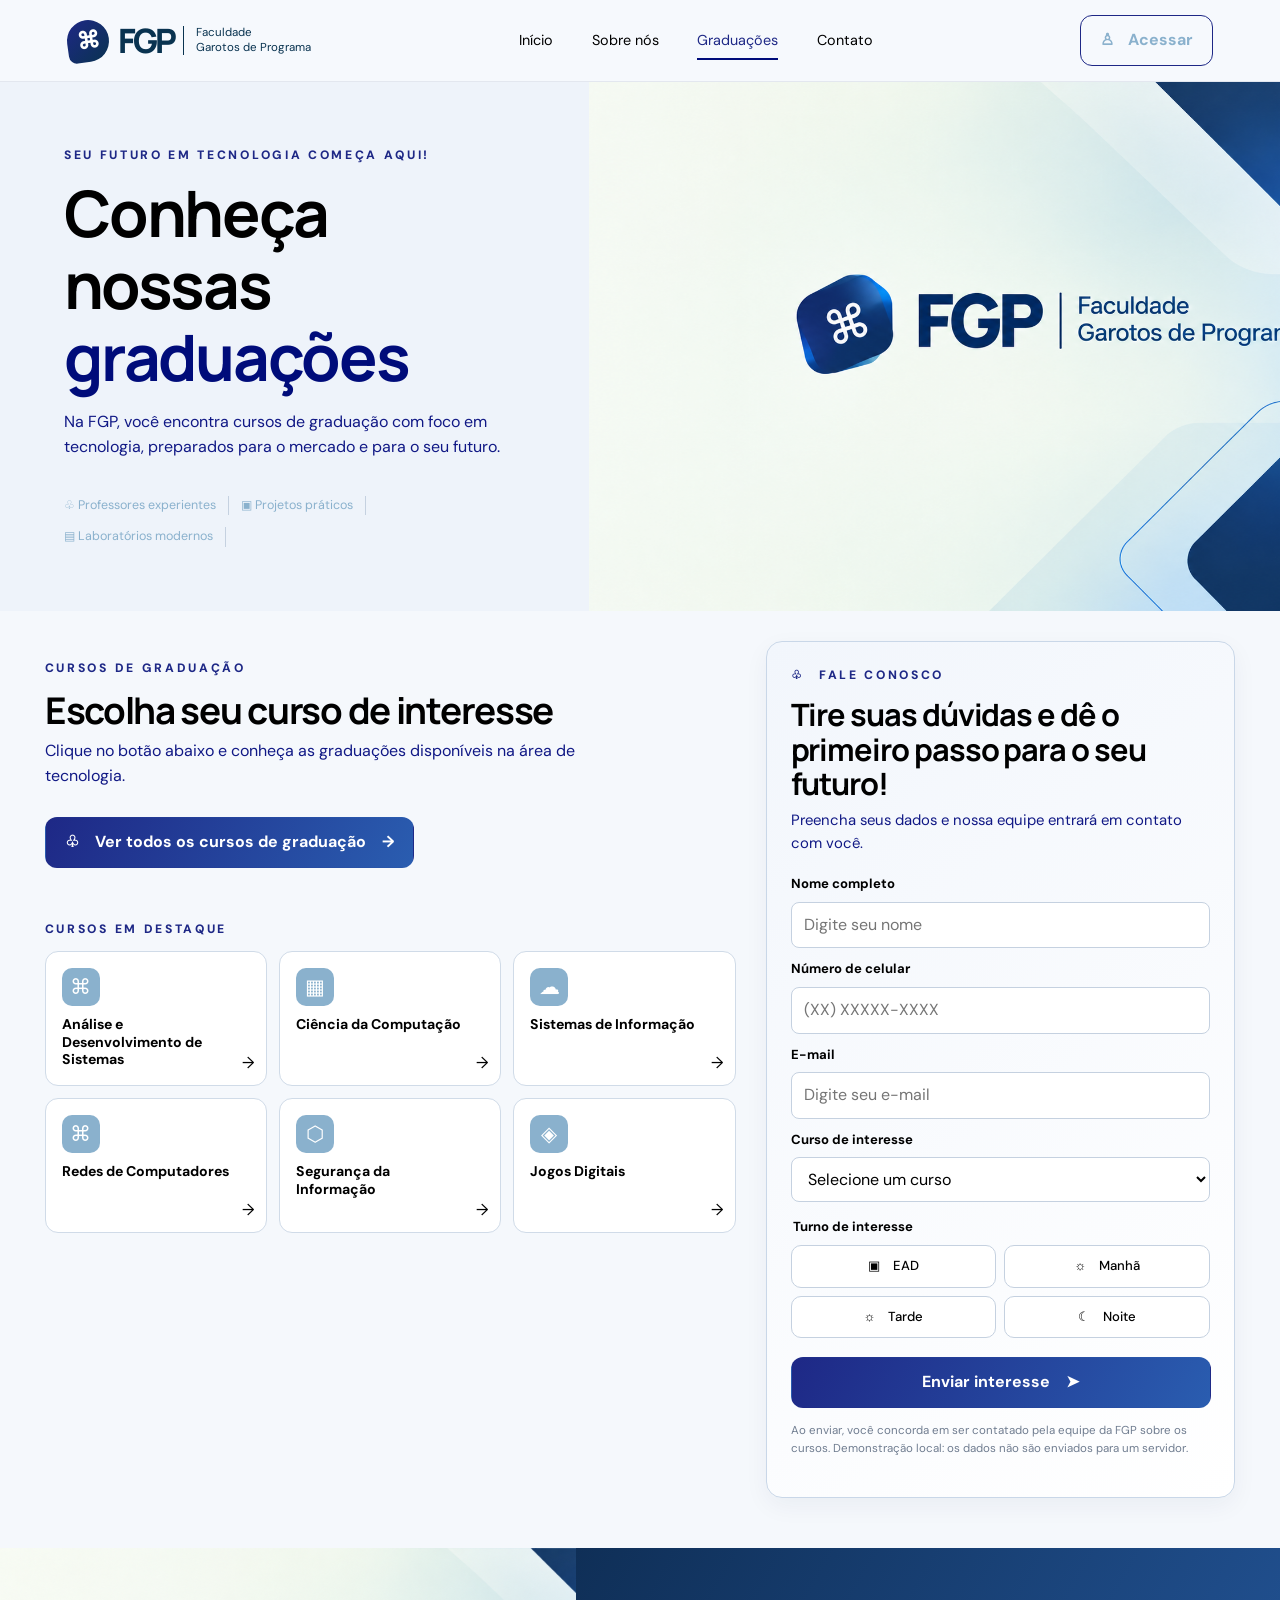
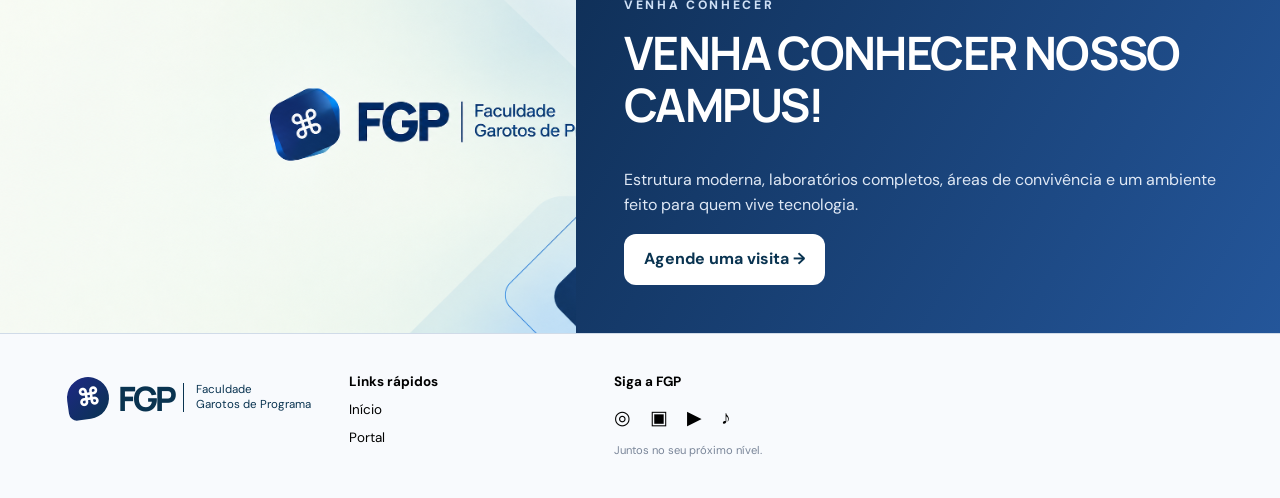
==== frontend/graduacoes.html @ a55eb17c "Aula 2: Flask servindo o site" ====
<!DOCTYPE html>
<html lang="pt-BR">
<head>
  <meta charset="UTF-8">
  <meta name="viewport" content="width=device-width, initial-scale=1.0">
  <title>Conheça nossas graduações | FGP</title>
  <link rel="stylesheet" href="css/style.css">
  <script src="js/app.js" defer></script>
</head>
<body>
  <header class="site-header">
    <a class="brand" href="index.html"><span class="brand-mark">⌘</span><span class="brand-name">FGP</span><span class="brand-subtitle">Faculdade<br>Garotos de Programa</span></a>
    <button class="menu-toggle" aria-label="Abrir menu" aria-expanded="false">☰</button>
    <nav class="main-nav"><a href="index.html">Início</a><a href="index.html#sobre">Sobre nós</a><a class="active" href="graduacoes.html">Graduações</a><a href="#fale-conosco">Contato</a></nav>
    <a class="button button-outline header-login" href="login.html">♙ <span>Acessar</span></a>
  </header>

  <main>
    <section class="degree-hero">
      <div class="degree-hero-copy">
        <p class="eyebrow">SEU FUTURO EM TECNOLOGIA COMEÇA AQUI!</p>
        <h1>Conheça nossas <span>graduações</span></h1>
        <p>Na FGP, você encontra cursos de graduação com foco em tecnologia, preparados para o mercado e para o seu futuro.</p>
        <div class="mini-benefits"><span>♧ Professores experientes</span><span>▣ Projetos práticos</span><span>▤ Laboratórios modernos</span></div>
      </div>
      <div class="degree-hero-image" role="img" aria-label="Alunos homens colaborando em projeto de tecnologia"></div>
    </section>

    <section class="degree-content container">
      <div class="degree-list-area">
        <p class="eyebrow">CURSOS DE GRADUAÇÃO</p>
        <h2>Escolha seu curso de interesse</h2>
        <p>Clique no botão abaixo e conheça as graduações disponíveis na área de tecnologia.</p>
        <button class="button button-primary course-toggle" id="course-toggle" aria-expanded="false" aria-controls="course-list">♧　Ver todos os cursos de graduação　→</button>
        <div class="course-list" id="course-list" hidden>
          <article class="course-option"><span>⌘</span><div><h3>Análise e Desenvolvimento de Sistemas</h3><p>Desenvolvimento de software, aplicações e soluções digitais.</p></div><button class="text-button choose-course" data-course="Análise e Desenvolvimento de Sistemas">Tenho interesse →</button></article>
          <article class="course-option"><span>▦</span><div><h3>Ciência da Computação</h3><p>Algoritmos, programação, inteligência artificial e computação.</p></div><button class="text-button choose-course" data-course="Ciência da Computação">Tenho interesse →</button></article>
          <article class="course-option"><span>☁</span><div><h3>Sistemas de Informação</h3><p>Tecnologia, dados e processos para organizações.</p></div><button class="text-button choose-course" data-course="Sistemas de Informação">Tenho interesse →</button></article>
          <article class="course-option"><span>⌘</span><div><h3>Redes de Computadores</h3><p>Infraestrutura, conectividade e administração de redes.</p></div><button class="text-button choose-course" data-course="Redes de Computadores">Tenho interesse →</button></article>
          <article class="course-option"><span>⬡</span><div><h3>Segurança da Informação</h3><p>Proteção de sistemas, dados e ambientes digitais.</p></div><button class="text-button choose-course" data-course="Segurança da Informação">Tenho interesse →</button></article>
          <article class="course-option"><span>◈</span><div><h3>Jogos Digitais</h3><p>Criação de jogos, experiências interativas e protótipos.</p></div><button class="text-button choose-course" data-course="Jogos Digitais">Tenho interesse →</button></article>
          <article class="course-option"><span>▤</span><div><h3>Engenharia de Software</h3><p>Arquitetura, qualidade e gestão do ciclo de desenvolvimento.</p></div><button class="text-button choose-course" data-course="Engenharia de Software">Tenho interesse →</button></article>
          <article class="course-option"><span>◉</span><div><h3>Inteligência Artificial e Dados</h3><p>Dados, automação e aplicações inteligentes.</p></div><button class="text-button choose-course" data-course="Inteligência Artificial e Dados">Tenho interesse →</button></article>
        </div>

        <div class="highlight-courses">
          <p class="eyebrow">CURSOS EM DESTAQUE</p>
          <div class="small-course-grid">
            <button class="small-course choose-course" data-course="Análise e Desenvolvimento de Sistemas"><span>⌘</span><strong>Análise e Desenvolvimento de Sistemas</strong><i>→</i></button>
            <button class="small-course choose-course" data-course="Ciência da Computação"><span>▦</span><strong>Ciência da Computação</strong><i>→</i></button>
            <button class="small-course choose-course" data-course="Sistemas de Informação"><span>☁</span><strong>Sistemas de Informação</strong><i>→</i></button>
            <button class="small-course choose-course" data-course="Redes de Computadores"><span>⌘</span><strong>Redes de Computadores</strong><i>→</i></button>
            <button class="small-course choose-course" data-course="Segurança da Informação"><span>⬡</span><strong>Segurança da Informação</strong><i>→</i></button>
            <button class="small-course choose-course" data-course="Jogos Digitais"><span>◈</span><strong>Jogos Digitais</strong><i>→</i></button>
          </div>
        </div>
      </div>

      <aside class="contact-card" id="fale-conosco">
        <p class="eyebrow">♧　FALE CONOSCO</p>
        <h2>Tire suas dúvidas e dê o primeiro passo para o seu futuro!</h2>
        <p>Preencha seus dados e nossa equipe entrará em contato com você.</p>
        <form id="lead-form">
          <label for="lead-name">Nome completo</label><input id="lead-name" name="nome" autocomplete="name" placeholder="Digite seu nome" required>
          <label for="lead-phone">Número de celular</label><input id="lead-phone" name="celular" type="tel" inputmode="tel" autocomplete="tel" placeholder="(XX) XXXXX-XXXX" required>
          <label for="lead-email">E-mail</label><input id="lead-email" name="email" type="email" autocomplete="email" placeholder="Digite seu e-mail" required>
          <label for="lead-course">Curso de interesse</label><select id="lead-course" name="curso"><option value="">Selecione um curso</option><option>Análise e Desenvolvimento de Sistemas</option><option>Ciência da Computação</option><option>Sistemas de Informação</option><option>Redes de Computadores</option><option>Segurança da Informação</option><option>Jogos Digitais</option><option>Engenharia de Software</option><option>Inteligência Artificial e Dados</option><option>Ainda estou decidindo</option></select>
          <fieldset><legend>Turno de interesse</legend><div class="turn-options">
            <label><input type="radio" name="turno" value="EAD" required><span>▣　EAD</span></label>
            <label><input type="radio" name="turno" value="Manhã"><span>☼　Manhã</span></label>
            <label><input type="radio" name="turno" value="Tarde"><span>☼　Tarde</span></label>
            <label><input type="radio" name="turno" value="Noite"><span>☾　Noite</span></label>
          </div></fieldset>
          <button class="button button-primary button-full" type="submit">Enviar interesse　➤</button>
          <p class="form-note">Ao enviar, você concorda em ser contatado pela equipe da FGP sobre os cursos. Demonstração local: os dados não são enviados para um servidor.</p>
          <div class="form-message" id="lead-message" role="status" aria-live="polite"></div>
        </form>
      </aside>
    </section>

    <section class="campus-banner">
      <div class="campus-photo" role="img" aria-label="Prédio moderno de campus universitário"></div>
      <div class="campus-copy"><p class="eyebrow">VENHA CONHECER</p><h2>VENHA CONHECER NOSSO CAMPUS!</h2><p>Estrutura moderna, laboratórios completos, áreas de convivência e um ambiente feito para quem vive tecnologia.</p><a class="button button-light" href="#fale-conosco">Agende uma visita →</a></div>
    </section>
  </main>
  <footer class="site-footer">
    <a class="brand" href="index.html"><span class="brand-mark">⌘</span><span class="brand-name">FGP</span><span class="brand-subtitle">Faculdade<br>Garotos de Programa</span></a>
    <div class="footer-links"><strong>Links rápidos</strong><a href="index.html">Início</a><a href="login.html">Portal</a></div>
    <div class="footer-social"><strong>Siga a FGP</strong><span>◎　▣　▶　♪</span><small>Juntos no seu próximo nível.</small></div>
  </footer>
</body>
</html>
---- frontend/css/style.css ----
/* ==========================================================
   FGP — Folha de estilos principal
   Cores, componentes, responsividade e animações em português.
   ========================================================== */
@import url('https://fonts.googleapis.com/css2?family=DM+Sans:wght@400;500;600;700&family=Manrope:wght@400;500;600;700;800&display=swap');

:root {
  --green-950: #093350;
  --green-900: #397cab;
  --green-800: #8ab1cd;
  --green-700: #1e2886;
  --green-600: #000c7a;
  --green-200: #d6e4f3;
  --green-100: #e8f0fa;
  --cream: #f5f8fc;
  --white: #fff;
  --text: #000000;
  --muted: #101885;
  --line: #d0dbe8;
  --yellow: #2f6fd6;
  --shadow: 0 12px 35px rgba(9, 35, 80, .09);
  --radius: 18px;
  --content: 1440px;
}
* { box-sizing: border-box; }
html { scroll-behavior: smooth; scroll-padding-top: 90px; }
body { margin: 0; color: var(--text); background: var(--cream); font-family: 'DM Sans', Arial, sans-serif; line-height: 1.55; }
button, input, select, textarea { font: inherit; }
button, a { -webkit-tap-highlight-color: transparent; }
a { color: inherit; text-decoration: none; }
button { color: inherit; }
img { max-width: 100%; }
[hidden] { display: none !important; }
h1, h2, h3, h4 { font-family: 'Manrope', 'DM Sans', sans-serif; line-height: 1.12; letter-spacing: -.035em; margin-top: 0; }
p { margin-top: 0; }
.container { width: min(var(--content), calc(100% - 7vw)); margin-inline: auto; }
.eyebrow { color: var(--green-700); font-size: .76rem; font-weight: 800; letter-spacing: .22em; line-height: 1.6; margin-bottom: 12px; }
.section-title { font-size: clamp(2rem, 4vw, 3.4rem); margin-bottom: 12px; }
.section-title span, h1 span, h2 span { color: var(--green-600); }
.section-intro { max-width: 560px; color: var(--muted); margin-bottom: 28px; }
.site-header { min-height: 82px; padding: 12px 5.2%; display: flex; align-items: center; gap: 28px; justify-content: space-between; background: rgba(246, 249, 253, .96); border-bottom: 1px solid rgba(9, 35, 80, .08); position: sticky; top: 0; z-index: 20; backdrop-filter: blur(16px); }
.brand { display: inline-flex; align-items: center; gap: 9px; flex-shrink: 0; color: var(--green-950); }
.brand-mark { display: grid; place-items: center; width: 42px; height: 42px; border-radius: 50% 50% 50% 8px; background: linear-gradient(140deg, var(--green-700), var(--green-950)); color: white; font-size: 1.45rem; font-weight: 800; transform: rotate(-8deg); }
.brand-name { font-family: 'Manrope', sans-serif; font-size: 2.1rem; font-weight: 800; letter-spacing: -.08em; }
.brand-subtitle { border-left: 1px solid currentColor; padding-left: 12px; font-size: .72rem; line-height: 1.25; }
.main-nav { display: flex; align-items: center; gap: clamp(16px, 3vw, 42px); font-size: .9rem; }
.main-nav a { padding: 10px 0; position: relative; transition: color .25s ease; }
.main-nav a::after { content: ''; position: absolute; left: 0; bottom: 2px; width: 0; height: 2px; background: var(--green-600); transition: width .25s ease; }
.main-nav a:hover, .main-nav a.active { color: var(--green-700); }
.main-nav a:hover::after, .main-nav a.active::after { width: 100%; }
.button { display: inline-flex; justify-content: center; align-items: center; gap: 14px; min-height: 46px; padding: 12px 19px; border: 1px solid transparent; border-radius: 12px; font-weight: 700; cursor: pointer; text-align: center; transition: transform .22s ease, box-shadow .22s ease, background .22s ease, border-color .22s ease; }
.button:hover { transform: translateY(-3px); box-shadow: 0 9px 20px rgba(9, 35, 80, .16); }
.button:active, .dashboard-card:active, .feature-card:active { transform: translateY(0) scale(.985); }
.button-primary { background: linear-gradient(120deg, var(--green-700), #2a5db0); color: white; }
.button-primary:hover { background: var(--green-900); }
.button-outline { border-color: var(--green-700); color: var(--green-800); background: transparent; }
.button-outline:hover { background: var(--green-100); }
.button-light { color: var(--green-950); background: #fff; }
.button-ghost { border-color: rgba(255,255,255,.8); color: white; background: transparent; }
.button-full { width: 100%; }
.menu-toggle { display: none; border: 1px solid var(--line); background: white; border-radius: 10px; padding: 8px 12px; cursor: pointer; }
.home-hero { display: grid; grid-template-columns: minmax(360px, .96fr) minmax(0, 1.04fr); min-height: clamp(420px, 39vw, 610px); background: linear-gradient(90deg, var(--cream) 0%, #f2f6fb 50%, #e3ecf7 100%); }
.hero-copy { padding: clamp(40px, 6vw, 85px) 5vw; display: flex; flex-direction: column; justify-content: center; align-items: flex-start; }
.hero-copy h1 { font-size: clamp(2.5rem, 4.6vw, 4.7rem); margin-bottom: 18px; max-width: 660px; }
.hero-copy > p:not(.eyebrow) { max-width: 510px; color: var(--muted); font-size: clamp(1rem, 1.4vw, 1.2rem); }
.button-row { display: flex; flex-wrap: wrap; gap: 14px; margin-top: 16px; }
.hero-image, .degree-hero-image, .promo-image, .campus-photo, .welcome-photo, .teacher-photo { background-size: cover; background-position: center; }
.home-photo { min-height: 400px; position: relative; background-image: linear-gradient(90deg, rgba(245,248,252,.05), rgba(6,22,48,.02)), url('../assets/Banner\ corporativo\ FGP\ em\ azul\ e\ menta.png'); background-position: 60% 38%; }
.photo-caption { position: absolute; right: 9%; top: 14%; color: white; font-family: 'Manrope'; font-size: clamp(1.4rem, 2.5vw, 2.6rem); font-weight: 800; line-height: 1.04; text-shadow: 0 3px 14px #091f3d; }
.feature-grid { display: grid; grid-template-columns: repeat(3, 1fr); gap: 20px; padding-block: 26px; }
.feature-card, .dashboard-card { position: relative; text-align: left; display: block; border: 1px solid var(--line); border-radius: 15px; background: rgba(255,255,255,.46); padding: 23px; transition: transform .24s ease, box-shadow .24s ease, border-color .24s ease, background .24s ease; }
.feature-card:hover, .dashboard-card:hover { transform: translateY(-5px); box-shadow: var(--shadow); border-color: #9db3cf; background: white; }
.feature-icon { display: inline-grid; place-items: center; width: 56px; height: 56px; border-radius: 15px; background: var(--green-100); color: var(--green-900); font-size: 2rem; margin-bottom: 13px; }
.feature-card h2, .dashboard-card h3 { font-size: 1.18rem; margin-bottom: 8px; }
.feature-card p, .dashboard-card p { color: var(--muted); font-size: .94rem; margin-bottom: 24px; max-width: 300px; }
.card-arrow, .dashboard-card i { position: absolute; right: 20px; bottom: 15px; font-size: 1.4rem; font-style: normal; transition: transform .2s ease; }
.feature-card:hover .card-arrow, .dashboard-card:hover i { transform: translateX(5px); }
.section { padding-block: 52px 62px; }
.section-soft { background: linear-gradient(130deg, #edf2f9, #f7f9fc); }
.promo-grid { display: grid; grid-template-columns: repeat(3, 1fr); gap: 16px; margin-top: 26px; }
.promo-card { border: 1px solid var(--line); border-radius: 15px; overflow: hidden; background: white; box-shadow: 0 3px 10px rgba(0,0,0,.035); }
.promo-image { height: clamp(150px, 18vw, 255px); }
.lab-photo { background-image: url('../assets/Banner\ corporativo\ FGP\ em\ azul\ e\ menta.png'); background-position: 52% 28%; }
.teamwork-photo { background-image: url('../assets/Banner\ corporativo\ FGP\ em\ azul\ e\ menta.png'); background-position: 67% 35%; }
.campus-photo { background-image: url('../assets/Banner\ corporativo\ FGP\ em\ azul\ e\ menta.png'); background-position: 16% 80%; }
.promo-content { padding: 18px 20px 20px; }
.promo-content h3 { font-size: 1.05rem; margin-bottom: 7px; }
.promo-content p { color: var(--muted); font-size: .9rem; margin-bottom: 0; }
.cta-band { display: flex; justify-content: space-between; align-items: center; gap: 28px; background: linear-gradient(115deg, #0d2c55, #1e4f8f); color: white; border-radius: 18px; padding: clamp(28px, 4vw, 54px); margin-block: 34px; }
.cta-band h2 { font-size: clamp(1.7rem, 3.2vw, 2.8rem); margin-bottom: 8px; }
.cta-band h2 span { color: #c9dcf5; }
.cta-band p { margin-bottom: 0; color: #dfe8f5; }
.cta-band .button-row { margin-top: 0; justify-content: flex-end; }
.site-footer { display: grid; grid-template-columns: 1.5fr 1.4fr 1fr 1fr 1.2fr; gap: 25px; align-items: start; padding: 38px 5.2%; background: #f8fafd; border-top: 1px solid var(--line); font-size: .84rem; }
.site-footer > p { color: var(--muted); }
.footer-links { display: flex; flex-direction: column; gap: 7px; }
.footer-links a:hover { color: var(--green-600); text-decoration: underline; }
.footer-social { display: flex; flex-direction: column; gap: 10px; }
.footer-social span { font-size: 1.2rem; }
.footer-social small { color: #7a8699; }

/* Página de graduações e captação de interessados */
.degree-hero { display: grid; grid-template-columns: .92fr 1.08fr; min-height: 380px; background: #eef3fa; }
.degree-hero-copy { padding: clamp(32px, 5vw, 66px) 5vw; display: flex; flex-direction: column; justify-content: center; }
.degree-hero-copy h1 { font-size: clamp(2.7rem, 5vw, 4.5rem); margin-bottom: 18px; }
.degree-hero-copy > p:not(.eyebrow) { color: var(--muted); max-width: 490px; }
.degree-hero-image { min-height: 360px; background-image: url('../assets/Banner\ corporativo\ FGP\ em\ azul\ e\ menta.png'); background-position: 69% 35%; }
.mini-benefits { display: flex; flex-wrap: wrap; gap: 12px; margin-top: 20px; font-size: .78rem; color: var(--green-800); }
.mini-benefits span { border-right: 1px solid #c5d1e0; padding-right: 12px; }
.degree-content { display: grid; grid-template-columns: minmax(0, 1.25fr) minmax(320px, .85fr); gap: 30px; align-items: start; padding-block: 30px 50px; }
.degree-list-area { padding: 18px 0; }
.degree-list-area h2 { font-size: clamp(1.7rem, 3vw, 2.3rem); margin-bottom: 8px; }
.degree-list-area > p:not(.eyebrow) { color: var(--muted); max-width: 560px; }
.course-toggle { margin: 12px 0 28px; }
.course-list { display: grid; gap: 10px; margin-bottom: 26px; }
.course-option { display: grid; grid-template-columns: 45px 1fr auto; align-items: center; gap: 12px; padding: 15px; border: 1px solid var(--line); border-radius: 13px; background: white; animation: fade-up .35s ease both; }
.course-option > span { display: grid; place-items: center; width: 42px; height: 42px; border-radius: 12px; background: var(--green-100); font-size: 1.35rem; }
.course-option h3 { margin-bottom: 4px; font-size: 1rem; }
.course-option p { margin-bottom: 0; color: var(--muted); font-size: .84rem; }
.text-button { border: 0; background: transparent; color: var(--green-700); text-decoration: underline; font-weight: 700; cursor: pointer; padding: 8px; }
.text-button:hover { color: var(--green-950); }
.highlight-courses { margin-top: 24px; }
.small-course-grid { display: grid; grid-template-columns: repeat(3, minmax(0,1fr)); gap: 12px; }
.small-course { position: relative; text-align: left; min-height: 135px; display: flex; flex-direction: column; align-items: flex-start; gap: 10px; padding: 16px; background: #fff; border: 1px solid var(--line); border-radius: 13px; cursor: pointer; transition: transform .2s ease, box-shadow .2s ease; }
.small-course:hover { transform: translateY(-4px); box-shadow: var(--shadow); }
.small-course span { display: grid; place-items: center; width: 38px; height: 38px; border-radius: 10px; background: var(--green-800); color: white; font-size: 1.3rem; }
.small-course strong { font-size: .88rem; line-height: 1.25; padding-right: 12px; }
.small-course i { position: absolute; right: 12px; bottom: 9px; font-style: normal; }
.contact-card { padding: 24px; border: 1px solid #c9d7e8; border-radius: 16px; background: linear-gradient(145deg, #f2f6fc, white); box-shadow: 0 8px 25px rgba(9,35,80,.05); }
.contact-card h2 { font-size: clamp(1.55rem, 2.4vw, 2.1rem); margin-bottom: 9px; }
.contact-card > p:not(.eyebrow) { color: var(--muted); font-size: .93rem; }
.contact-card form { display: flex; flex-direction: column; gap: 7px; }
.contact-card label, .contact-card legend { font-size: .82rem; font-weight: 700; margin-top: 4px; }
.contact-card input:not([type=radio]), .contact-card select, .contact-card textarea { width: 100%; border: 1px solid #c5d1e0; background: white; border-radius: 8px; min-height: 42px; padding: 10px 12px; outline: none; transition: border-color .2s ease, box-shadow .2s ease; }
.contact-card input:focus, .contact-card select:focus, .contact-card textarea:focus, .input-icon:focus-within { border-color: var(--green-600); box-shadow: 0 0 0 3px rgba(42,93,176,.13); }
.contact-card fieldset { border: 0; padding: 0; margin: 8px 0 12px; }
.contact-card legend { margin-bottom: 8px; }
.turn-options { display: grid; grid-template-columns: 1fr 1fr; gap: 8px; }
.turn-options label { margin: 0; cursor: pointer; }
.turn-options input { position: absolute; opacity: 0; }
.turn-options span { display: block; padding: 10px 8px; border: 1px solid #c5d1e0; border-radius: 10px; text-align: center; background: white; font-weight: 500; transition: all .2s ease; }
.turn-options input:checked + span { border-color: var(--green-700); background: var(--green-100); box-shadow: inset 0 0 0 1px var(--green-700); }
.form-note { font-size: .72rem; color: #707d90; margin: 7px 0 0; }
.form-message { margin-top: 8px; font-size: .9rem; font-weight: 700; color: var(--green-800); }
.campus-banner { display: grid; grid-template-columns: .9fr 1.1fr; min-height: 310px; background: var(--green-900); color: white; }
.campus-banner .campus-photo { min-height: 310px; background-image: url('../assets/Banner\ corporativo\ FGP\ em\ azul\ e\ menta.png'); background-position: 16% 80%; }
.campus-copy { padding: clamp(26px, 4vw, 48px); display: flex; flex-direction: column; align-items: flex-start; justify-content: center; background: linear-gradient(120deg, #0f2f57, #24569a); }
.campus-copy .eyebrow { color: #cfe0f5; }
.campus-copy h2 { font-size: clamp(1.8rem, 3.6vw, 3rem); max-width: 700px; }
.campus-copy p:not(.eyebrow) { max-width: 600px; color: #dfe8f5; }

/* Tela de login */
.login-page { background: var(--cream); min-height: 100vh; }
.login-layout { min-height: 100vh; display: grid; grid-template-columns: .88fr 1.12fr; }
.login-story { position: relative; padding: clamp(28px, 5.5vw, 70px); display: flex; flex-direction: column; justify-content: space-between; color: white; background: linear-gradient(0deg, rgba(5,20,45,.78), rgba(5,20,45,.42)), url('../assets/Banner\ corporativo\ FGP\ em\ azul\ e\ menta.png') center / cover; overflow: hidden; }
.brand-light { color: white; }
.login-story h1 { font-size: clamp(2.4rem, 4.5vw, 4rem); max-width: 500px; margin-bottom: 16px; }
.login-story h1 span { color: #bcd6f5; }
.login-story p { max-width: 420px; font-size: clamp(1rem, 1.5vw, 1.25rem); }
.story-quote { font-weight: 800; font-family: 'Manrope'; font-size: 1.6rem !important; }
.login-panel { padding: clamp(28px, 5vw, 70px); display: flex; flex-direction: column; justify-content: space-between; }
.login-brand { align-self: flex-start; }
.login-box { width: min(100%, 510px); margin: 45px auto; }
.login-box h2 { font-size: clamp(2rem, 3.5vw, 2.8rem); margin-bottom: 10px; }
.login-box > p { color: var(--muted); margin-bottom: 28px; }
.input-icon { display: flex; align-items: center; gap: 12px; border: 1px solid #aab9cc; border-radius: 11px; padding: 0 14px; margin-bottom: 15px; min-height: 58px; background: rgba(255,255,255,.5); transition: box-shadow .2s ease, border-color .2s ease; }
.input-icon > span { font-size: 1.3rem; color: var(--green-800); }
.input-icon input { flex: 1; min-width: 0; border: 0; outline: 0; background: transparent; padding: 14px 0; }
.password-toggle { border: 0; background: transparent; cursor: pointer; font-size: 1.2rem; }
.login-box .button { margin-top: 7px; min-height: 58px; }
.login-links { display: flex; justify-content: center; gap: 22px; flex-wrap: wrap; margin-top: 22px; }
.login-hint { font-size: .78rem; color: #707d90; background: #e9f0f9; border-radius: 10px; padding: 12px; margin-top: 22px; }
.login-tagline { align-self: center; text-align: center; color: var(--muted); }
.login-tagline strong { color: var(--green-700); }
.sr-only { position: absolute; width: 1px; height: 1px; padding: 0; margin: -1px; overflow: hidden; clip: rect(0,0,0,0); white-space: nowrap; border: 0; }
.modal { width: min(92vw, 480px); border: 1px solid var(--line); border-radius: 18px; padding: 28px; color: var(--text); box-shadow: var(--shadow); }
.modal::backdrop { background: rgba(4, 18, 40, .55); backdrop-filter: blur(4px); }
.modal-close { float: right; border: 0; background: transparent; font-size: 1.8rem; cursor: pointer; }

/* Portais do aluno e do professor */
.portal-page { min-height: 100vh; background: #f5f8fc; }
.portal-sidebar { width: 242px; position: fixed; inset: 0 auto 0 0; z-index: 30; display: flex; flex-direction: column; background: linear-gradient(180deg, #0a2445, #133a6b); color: white; padding: 20px 0; }
.portal-sidebar > .brand { padding: 0 20px 24px; border-bottom: 1px solid rgba(255,255,255,.15); }
.portal-sidebar .brand-name { font-size: 1.8rem; }
.portal-sidebar .brand-mark { width: 36px; height: 36px; font-size: 1.1rem; }
.portal-sidebar .brand-subtitle { font-size: .63rem; padding-left: 8px; }
.portal-nav { display: flex; flex-direction: column; padding-top: 16px; gap: 3px; }
.portal-nav a { padding: 14px 20px; color: #dfe8f5; border-left: 4px solid transparent; transition: background .2s ease, padding-left .2s ease; font-size: .91rem; }
.portal-nav a:hover, .portal-nav a.active { background: rgba(255,255,255,.12); border-left-color: #8fc1ff; padding-left: 25px; color: white; }
.sidebar-bottom { margin-top: auto; text-align: center; padding: 20px; color: #d8e4f3; }
.sidebar-bottom .brand-mark { margin: auto; background: rgba(255,255,255,.13); }
.sidebar-bottom p { font-size: .88rem; margin: 12px 0; }
.logout-link { display: inline-block; margin-top: 8px; font-size: .82rem; color: #d3e2f5; text-decoration: underline; }
.portal-main { margin-left: 242px; min-width: 0; }
.portal-header { height: 76px; padding: 12px clamp(18px, 3vw, 42px); display: flex; align-items: center; justify-content: space-between; background: rgba(252,253,255,.95); border-bottom: 1px solid #dde4ee; position: sticky; top: 0; z-index: 15; backdrop-filter: blur(12px); }
.user-menu { display: flex; align-items: center; gap: 10px; font-size: .88rem; }
.notification { font-size: 1.3rem; margin-right: 7px; }
.avatar { display: grid; place-items: center; width: 34px; height: 34px; border-radius: 50%; background: var(--green-900); color: white; font-weight: 800; }
.logout-small { margin-left: 8px; color: var(--green-700); text-decoration: underline; }
.portal-welcome { min-height: 300px; display: grid; grid-template-columns: .95fr 1.05fr; align-items: stretch; background: linear-gradient(90deg, #f6f9fd, #e9f0f9); overflow: hidden; }
.portal-welcome > div:first-child { align-self: center; padding: 36px clamp(24px, 3vw, 48px); position: relative; z-index: 1; }
.portal-welcome h1 { font-size: clamp(2.4rem, 4.3vw, 4.2rem); margin-bottom: 12px; color: var(--green-950); }
.portal-welcome h2 { font-size: clamp(1.1rem, 1.8vw, 1.55rem); font-weight: 600; margin-bottom: 12px; }
.portal-welcome p:not(.eyebrow) { max-width: 500px; color: var(--muted); font-size: .94rem; }
.welcome-photo { min-height: 280px; background-image: linear-gradient(90deg, rgba(245,248,252,.55), transparent 30%), url('../assets/Banner\ corporativo\ FGP\ em\ azul\ e\ menta.png'); background-position: center 36%; }
.teacher-photo { min-height: 280px; background-image: linear-gradient(90deg, rgba(245,248,252,.55), transparent 30%), url('../assets/Banner\ corporativo\ FGP\ em\ azul\ e\ menta.png'); background-position: 60% 33%; }
.portal-section { padding: 24px clamp(18px, 2.7vw, 38px) 34px; }
.student-shortcuts { display: grid; grid-template-columns: repeat(4, minmax(0, 1fr)); gap: 14px; }
.dashboard-card { width: 100%; min-height: 185px; cursor: pointer; color: var(--text); font-family: inherit; }
.dashboard-card .feature-icon { width: 52px; height: 52px; font-size: 1.8rem; margin-bottom: 12px; }
.dashboard-card h3 { font-size: 1.08rem; }
.dashboard-card p { font-size: .85rem; margin-bottom: 25px; }
.wide-card { grid-column: span 2; }
.student-lower { display: grid; grid-template-columns: minmax(0, 1.5fr) minmax(250px, .9fr); gap: 18px; margin-top: 20px; }
.performance-card, .quick-info, .teacher-message { border: 1px solid #d5dfeb; border-radius: 14px; background: linear-gradient(140deg, #edf3fa, #f9fbfe); padding: clamp(18px, 2.2vw, 28px); }
.performance-card > .feature-icon { float: left; margin-right: 14px; }
.performance-card h2 { font-size: 1.35rem; padding-top: 7px; }
.performance-card > p { color: var(--muted); clear: both; }
.performance-content { display: flex; align-items: center; gap: 24px; margin: 18px 0; }
.progress-ring { width: clamp(135px, 17vw, 190px); aspect-ratio: 1; border-radius: 50%; flex-shrink: 0; display: grid; place-items: center; background: conic-gradient(var(--yellow) 0deg 270deg, #dbe3ee 270deg 360deg); position: relative; }
.progress-ring::before { content: ''; position: absolute; inset: 13px; background: #f4f7fc; border-radius: 50%; }
.progress-ring > div { z-index: 1; display: flex; flex-direction: column; align-items: center; }
.progress-ring strong { font-family: 'Manrope'; font-size: 2.4rem; line-height: 1.1; }
.progress-ring span { font-size: .68rem; font-weight: 800; letter-spacing: .14em; }
.performance-note { border-left: 1px solid #9cadc4; padding-left: 20px; }
.performance-note strong { font-size: .92rem; }
.performance-note p { color: var(--muted); font-size: .88rem; margin-top: 15px; }
.performance-card > .button { float: right; }
.quick-info h3 { font-size: 1.08rem; padding-bottom: 15px; border-bottom: 1px solid #d9e2ee; margin-bottom: 0; }
.quick-row { display: flex; align-items: flex-start; gap: 14px; padding: 15px 0; border-bottom: 1px solid #dde5ef; }
.quick-row > span { font-size: 1.5rem; color: var(--green-800); }
.quick-row > div { display: flex; flex-direction: column; gap: 4px; }
.quick-row small { color: var(--muted); font-size: .78rem; }
.quick-row strong { font-size: .88rem; }
.quick-banner { margin-top: 14px; padding: 16px; border-radius: 10px; background: var(--green-900); color: white; font-weight: 700; }
.teacher-shortcuts { display: grid; grid-template-columns: repeat(3, minmax(0, 1fr)); gap: 14px; }
.teacher-shortcuts .dashboard-card { min-height: 185px; }
.teacher-bottom-grid { display: grid; grid-template-columns: minmax(0, 1.3fr) minmax(260px, .9fr); gap: 18px; margin-top: 20px; }
.teacher-message { min-height: 260px; background: linear-gradient(120deg, #e9f1fb, #f6f9fd); }
.teacher-message .feature-icon { float: left; margin-right: 12px; }
.teacher-message h2 { font-size: 1.35rem; padding-top: 7px; }
.teacher-message p { clear: both; padding-top: 14px; max-width: 430px; }
.teacher-message small { display: block; margin-top: 36px; color: var(--green-700); }
.portal-footer { padding: 24px clamp(18px, 3vw, 42px); display: flex; justify-content: space-between; align-items: center; gap: 20px; background: #fff; border-top: 1px solid var(--line); font-size: .82rem; }
.portal-footer .brand-name { font-size: 1.7rem; }
.portal-footer .brand-mark { width: 34px; height: 34px; }
.portal-footer .brand-subtitle { font-size: .6rem; }
.detail-section { min-height: 60vh; }
.detail-section h1 { font-size: clamp(2rem, 3.5vw, 3.2rem); }
.back-button { background: transparent; border: 1px solid var(--line); border-radius: 9px; padding: 9px 14px; cursor: pointer; margin-bottom: 25px; transition: background .2s ease; }
.back-button:hover { background: var(--green-100); }
.detail-content { display: grid; grid-template-columns: repeat(2, minmax(0, 1fr)); gap: 14px; margin-top: 24px; }
.detail-panel { border: 1px solid var(--line); background: white; border-radius: 13px; padding: 20px; }
.detail-panel h3 { font-size: 1.08rem; }
.detail-panel p { color: var(--muted); }
.detail-panel input, .detail-panel textarea, .detail-panel select { width: 100%; border: 1px solid var(--line); border-radius: 8px; padding: 10px; margin: 5px 0 12px; }
.detail-panel textarea { min-height: 110px; resize: vertical; }
.detail-table { width: 100%; border-collapse: collapse; background: white; border-radius: 12px; overflow: hidden; grid-column: 1 / -1; }
.detail-table th, .detail-table td { text-align: left; padding: 13px 15px; border-bottom: 1px solid #e3e9f1; }
.detail-table th { background: var(--green-100); }

/* Animações suaves e acessibilidade */
@keyframes fade-up { from { opacity: 0; transform: translateY(9px); } to { opacity: 1; transform: translateY(0); } }
@media (prefers-reduced-motion: no-preference) {
  .feature-card, .dashboard-card, .button { will-change: transform; }
  .progress-ring { animation: ring-in 1.1s cubic-bezier(.2,.8,.2,1) both; }
  @keyframes ring-in { from { background: conic-gradient(var(--yellow) 0deg, #dbe3ee 0deg 360deg); } }
}
:focus-visible { outline: 3px solid #6fa3e8; outline-offset: 3px; }

/* Ajustes para telas menores, tablets, celulares e telas grandes */
@media (min-width: 1700px) {
  :root { --content: 1650px; }
  body { font-size: 1.08rem; }
  .portal-sidebar { width: 285px; }
  .portal-main { margin-left: 285px; }
  .portal-welcome { min-height: 360px; }
}
@media (max-width: 1100px) {
  .site-header { padding-inline: 3%; gap: 16px; }
  .main-nav { gap: 17px; }
  .home-hero { grid-template-columns: 1fr 1fr; }
  .degree-content { grid-template-columns: minmax(0, 1fr) minmax(300px, .85fr); gap: 18px; }
  .student-shortcuts { grid-template-columns: repeat(2, minmax(0, 1fr)); }
  .teacher-shortcuts { grid-template-columns: repeat(2, minmax(0, 1fr)); }
  .student-lower, .teacher-bottom-grid { grid-template-columns: 1fr; }
  .site-footer { grid-template-columns: repeat(3, 1fr); }
  .footer-social { grid-column: span 2; }
}
@media (max-width: 800px) {
  .site-header { min-height: 72px; }
  .menu-toggle { display: inline-flex; align-items: center; justify-content: center; }
  .site-header .menu-toggle { margin-left: auto; order: 2; }
  .main-nav { display: none; position: absolute; top: 100%; left: 0; right: 0; padding: 12px 5%; background: white; border-bottom: 1px solid var(--line); box-shadow: var(--shadow); flex-direction: column; align-items: stretch; gap: 0; }
  .main-nav.open { display: flex; }
  .main-nav a { padding: 12px 0; }
  .header-login { order: 3; min-height: 40px; padding: 8px 12px; }
  .header-login span { display: none; }
  .home-hero, .degree-hero { grid-template-columns: 1fr; }
  .hero-copy { padding: 40px 6%; }
  .home-photo { min-height: 320px; }
  .degree-hero-copy { padding: 36px 6%; }
  .degree-hero-image { min-height: 300px; }
  .feature-grid, .promo-grid { grid-template-columns: 1fr; }
  .promo-image { height: 240px; }
  .cta-band { flex-direction: column; align-items: flex-start; }
  .cta-band .button-row { justify-content: flex-start; }
  .site-footer { grid-template-columns: repeat(2, 1fr); }
  .degree-content { grid-template-columns: 1fr; }
  .contact-card { order: -1; }
  .small-course-grid { grid-template-columns: repeat(2, minmax(0, 1fr)); }
  .campus-banner { grid-template-columns: 1fr; }
  .campus-banner .campus-photo { min-height: 240px; }
  .login-layout { grid-template-columns: 1fr; }
  .login-story { min-height: 300px; gap: 35px; }
  .login-story .story-quote { display: none; }
  .login-panel { min-height: 650px; }
  .login-box { margin-block: 35px; }
  .portal-sidebar { width: 270px; transform: translateX(-105%); transition: transform .28s ease; box-shadow: none; }
  .portal-sidebar.open { transform: translateX(0); box-shadow: 12px 0 35px rgba(0,0,0,.2); }
  .portal-main { margin-left: 0; }
  .portal-menu-toggle { display: inline-flex; }
  .portal-welcome { grid-template-columns: 1fr; }
  .portal-welcome > div:first-child { padding: 32px 24px; }
  .welcome-photo, .teacher-photo { min-height: 270px; }
  .teacher-shortcuts { grid-template-columns: repeat(2, minmax(0, 1fr)); }
  .portal-header > span { display: none; }
  .user-menu strong { display: none; }
}
@media (max-width: 520px) {
  .container { width: calc(100% - 30px); }
  .brand-mark { width: 34px; height: 34px; font-size: 1.1rem; }
  .brand-name { font-size: 1.65rem; }
  .brand-subtitle { font-size: .58rem; padding-left: 7px; }
  .site-header { gap: 8px; padding-inline: 14px; }
  .header-login { font-size: .78rem; }
  .hero-copy h1, .degree-hero-copy h1 { font-size: 2.55rem; }
  .button-row { width: 100%; }
  .button-row .button { width: 100%; }
  .home-photo { min-height: 260px; }
  .feature-card { padding: 20px; }
  .cta-band { border-radius: 12px; padding: 25px 20px; }
  .site-footer { grid-template-columns: 1fr; padding: 28px 20px; }
  .footer-social { grid-column: auto; }
  .small-course-grid { grid-template-columns: 1fr 1fr; gap: 8px; }
  .small-course { padding: 12px; min-height: 130px; }
  .course-option { grid-template-columns: 38px 1fr; }
  .course-option > span { width: 36px; height: 36px; }
  .course-option .text-button { grid-column: 2; justify-self: start; }
  .contact-card { padding: 18px; }
  .login-story { padding: 26px 22px; min-height: 260px; }
  .login-story h1 { font-size: 2.3rem; }
  .login-panel { padding: 26px 20px; }
  .login-box { margin-block: 30px; }
  .login-links { gap: 8px; justify-content: space-between; }
  .portal-sidebar { width: min(84vw, 300px); }
  .portal-header { padding-inline: 14px; }
  .portal-section { padding: 18px 14px 26px; }
  .student-shortcuts, .teacher-shortcuts { grid-template-columns: 1fr 1fr; gap: 9px; }
  .dashboard-card { min-height: 175px; padding: 14px; }
  .dashboard-card .feature-icon { width: 42px; height: 42px; font-size: 1.4rem; }
  .dashboard-card h3 { font-size: .96rem; }
  .dashboard-card p { font-size: .78rem; }
  .wide-card { grid-column: span 2; }
  .performance-content { flex-direction: column; align-items: flex-start; }
  .performance-note { border-left: 0; border-top: 1px solid #b4c2d6; padding: 14px 0 0; }
  .performance-card > .button { float: none; width: 100%; }
  .progress-ring { width: 155px; }
  .quick-info { padding: 18px; }
  .portal-footer { flex-direction: column; align-items: flex-start; }
  .detail-content { grid-template-columns: 1fr; }
  .detail-table { font-size: .8rem; }
  .detail-table th, .detail-table td { padding: 9px 7px; }
}
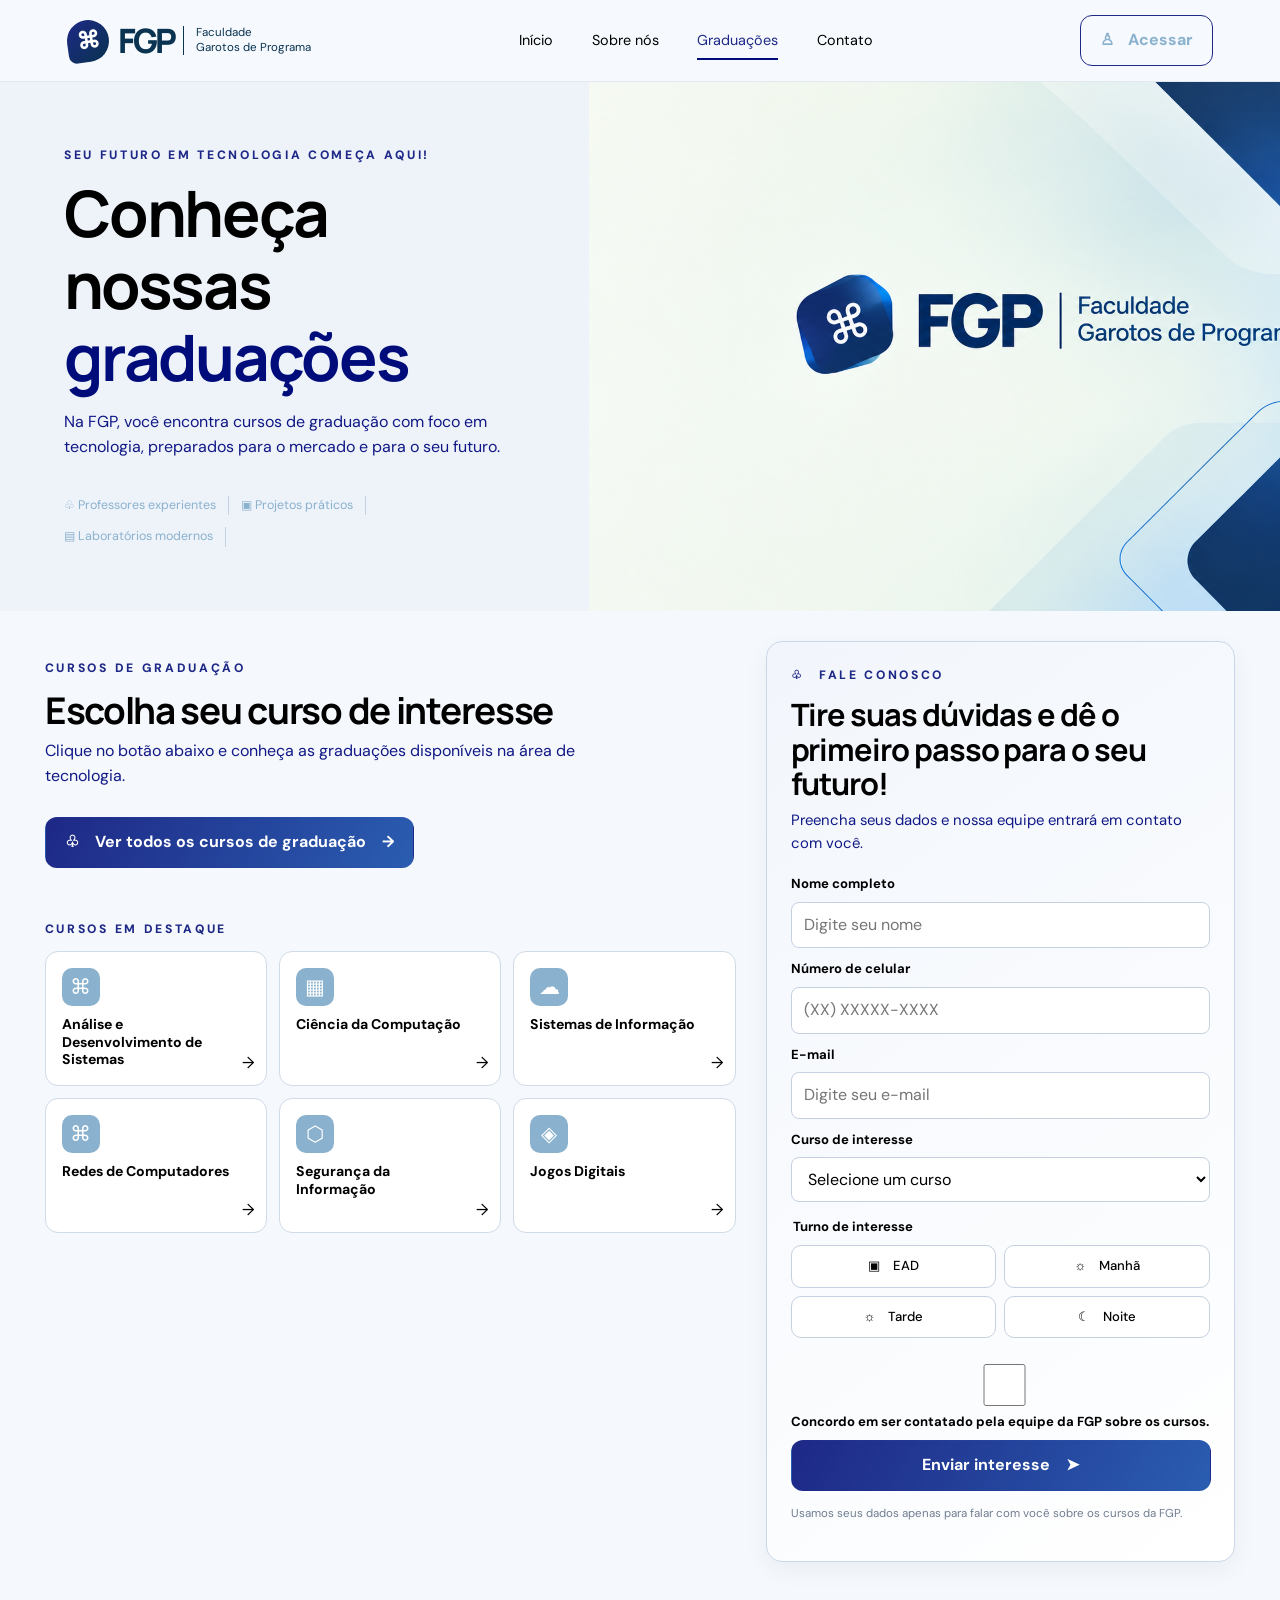
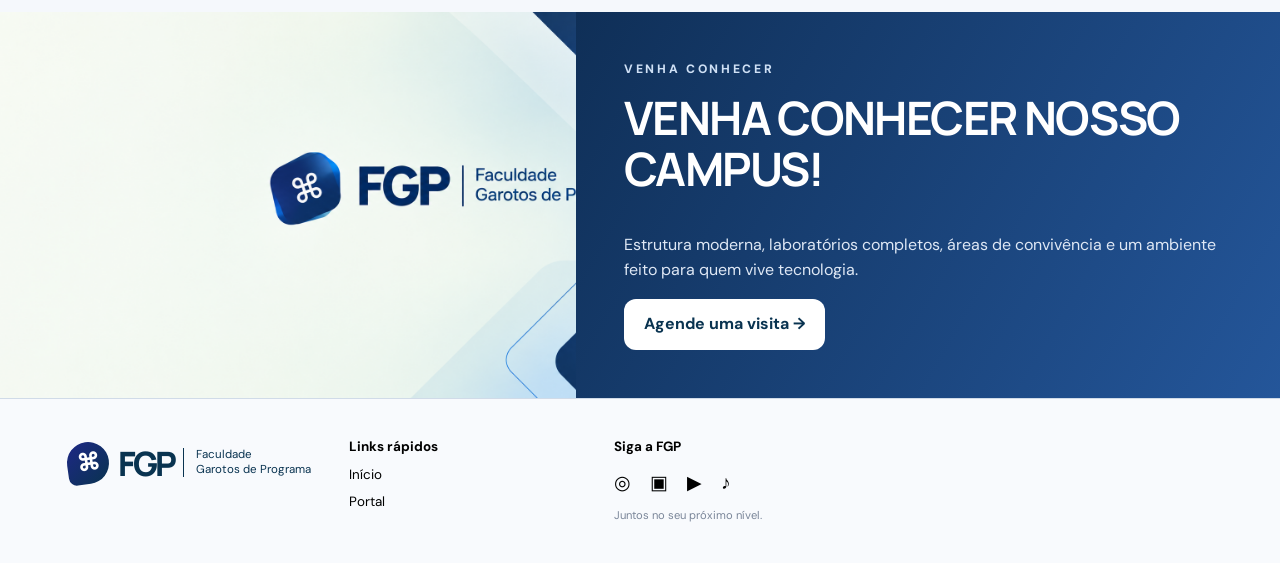
==== commit ec65d0e4: "Parte 4: cadastro de interessados salvando no banco" ====
--- a/frontend/graduacoes.html
+++ b/frontend/graduacoes.html
@@ -71,8 +71,9 @@
             <label><input type="radio" name="turno" value="Tarde"><span>☼　Tarde</span></label>
             <label><input type="radio" name="turno" value="Noite"><span>☾　Noite</span></label>
           </div></fieldset>
+          <label class="consent-option"><input type="checkbox" id="lead-consent" name="consentimento" required> Concordo em ser contatado pela equipe da FGP sobre os cursos.</label>
           <button class="button button-primary button-full" type="submit">Enviar interesse　➤</button>
-          <p class="form-note">Ao enviar, você concorda em ser contatado pela equipe da FGP sobre os cursos. Demonstração local: os dados não são enviados para um servidor.</p>
+           <p class="form-note">Usamos seus dados apenas para falar com você sobre os cursos da FGP.</p>
           <div class="form-message" id="lead-message" role="status" aria-live="polite"></div>
         </form>
       </aside>
--- a/frontend/css/style.css
+++ b/frontend/css/style.css
@@ -371,4 +371,10 @@
   .detail-content { grid-template-columns: 1fr; }
   .detail-table { font-size: .8rem; }
   .detail-table th, .detail-table td { padding: 9px 7px; }
+
+  /* Cadastro de interessados e mensagens dos formulários */
+.form-message { color: #093350; } /* texto escuro: contraste de 13:1 (o azul claro de antes tinha só 2,3:1) */
+.contact-card .consent-option { display: flex; gap: 8px; align-items: flex-start; font-weight: 500; margin-top: 10px; }
+.contact-card .consent-option input[type=checkbox] { width: 18px; height: 18px; min-height: 18px; margin: 2px 0 0; padding: 0; flex: none; }
+.contact-card [aria-invalid="true"], .contact-card [aria-invalid="true"]:focus { border-color: #b3261e; box-shadow: 0 0 0 3px rgba(179,38,30,.15); }
 }
